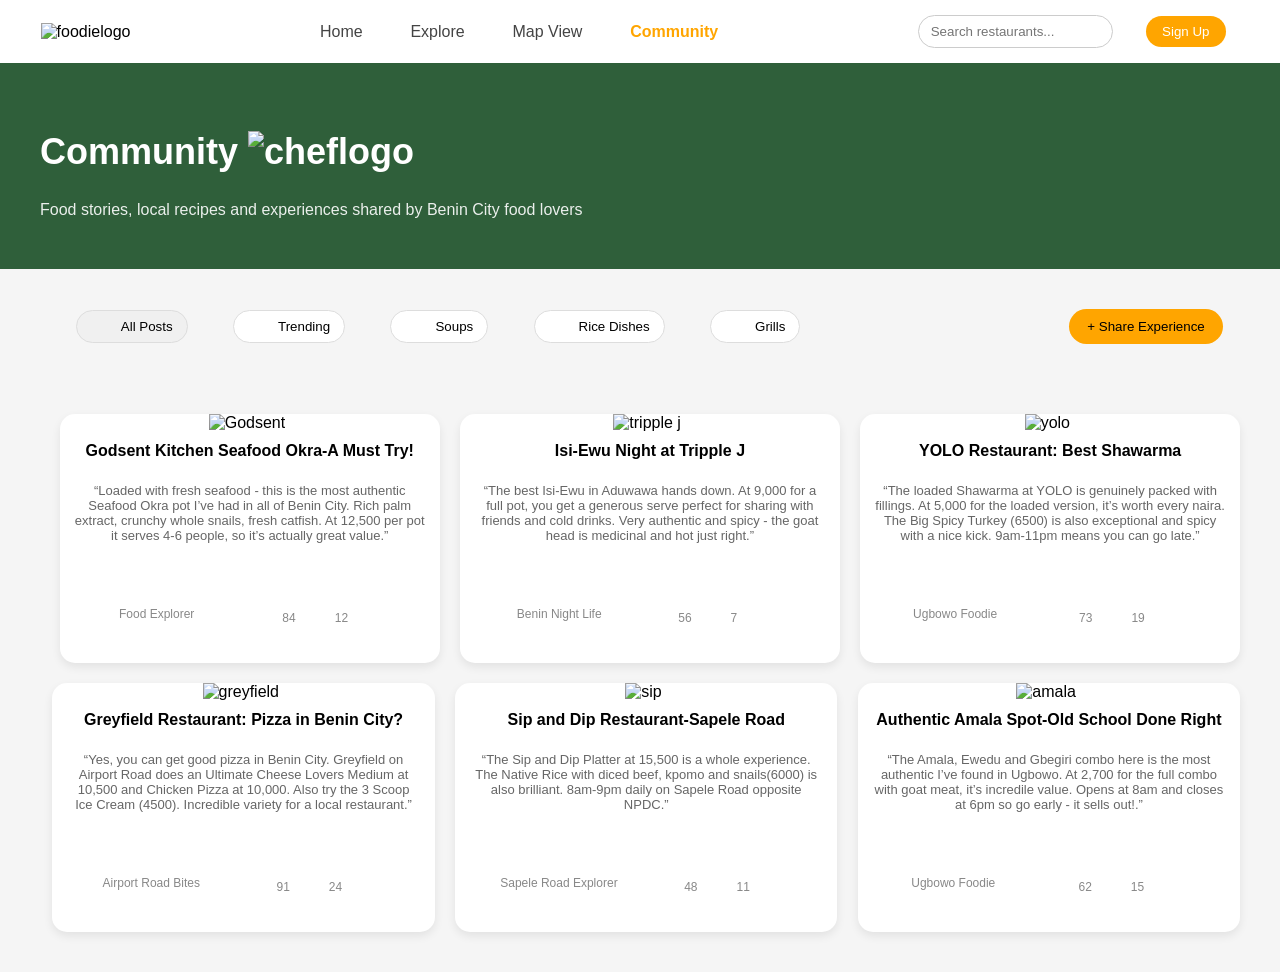
==== community.html @ 33bd378f "in progress" ====
<!DOCTYPE html>
<html lang="en">
<head>
    <meta charset="UTF-8">
    <meta name="viewport" content="width=device-width, initial-scale=1.0">
    <title>community</title>
    <link rel="stylesheet" href="community.css">
</head>
<body>
    <!-- NAVBAR -->
<header class="navbar">  
    <div id="logo">
        <img src="images/FoodieFind.png" alt="foodielogo">
    </div>
    <nav>    
    <a href="#">Home</a>   
     <a href="#">Explore</a>    
     <a href="#">Map View</a>   
      <a href="#" class="active">Community</a> 
    </nav>
    <div class="nav-right">   
     <input type="text" placeholder="Search restaurants...">    
     <button class="signup">Sign Up</button> 
    </div>
</header>
<!-- HERO -->
<section class="hero">  
    <h1>Community <img src="images/cheflogo.png" alt="cheflogo"></h1>  <p>Food stories, local recipes and experiences shared by Benin City food lovers</p>
</section>
<!-- FILTERS -->
<section class="filters">  
    <div class="chips">   
         <button class="chip active"><img src="images/all.png" alt=""> All Posts</button>   
         <button class="chip"><img src="images/trending.png" alt=""> Trending</button>   
         <button class="chip"><img src="images/soup.png" alt=""> Soups</button>   
         <button class="chip"><img src="images/rice.png" alt=""> Rice Dishes</button>   
         <button class="chip"><img src="images/grill.png" alt=""> Grills</button> 
    </div>
         <button class="share-btn">+ Share Experience</button>
</section>
<!-- POSTS GRID -->
<section class="grid">
  <!-- CARD -->  
  <div class="card"> 
       <img src="images/Godsent.png" alt="Godsent">   
       <h3>Godsent Kitchen Seafood Okra-A Must Try!</h3>   
       <p>“Loaded with fresh seafood - this is the most authentic
        Seafood Okra pot I’ve had in all of Benin City. Rich palm
        extract, crunchy whole snails, fresh catfish. At 12,500 per
        pot it serves 4-6 people, so it’s actually great value.” </p>  <br>
        <div id="line"><img src="images/Vector 50.png" alt=""></div> 
         <div class="meta">     
             <span>Food Explorer</span>    
             <span id="logs">
                <span id="logs1"><img src="images/heart.png" alt="">84</span>
                <span id="logs2"><img src="images/comment.png" alt="">12</span>
                <img src="images/feed.png" alt="">
             </span>   
         </div>  
  </div>
  <div class="card">    
    <img src="images/isiewu.png" alt="tripple j">   
    <h3>Isi-Ewu Night at Tripple J</h3>   
    <p>“The best Isi-Ewu in Aduwawa hands down. At 9,000 for a 
        full pot, you get a generous serve perfect for sharing with
        friends and cold drinks. Very authentic and spicy - the
        goat head is medicinal and hot just right.” </p>    <br>
        <div id="line"><img src="images/Vector 50.png" alt=""></div> 
      <div class="meta">     
         <span>Benin Night Life</span> 
         <span id="logs">
            <span id="logs1"><img src="images/heart.png" alt="">56</span>
            <span id="logs2"><img src="images/comment.png" alt="">7</span> 
            <img src="images/feed.png" alt="">
        </span>        
      </div>  
    </div>
  <div class="card">    
    <img src="images/yolo.png" alt="yolo">    
    <h3>YOLO Restaurant: Best Shawarma</h3>    
    <p>“The loaded Shawarma at YOLO is genuinely packed with
        fillings. At 5,000 for the loaded version, it’s worth every
        naira. The Big Spicy Turkey (6500) is also exceptional and 
        spicy with a nice kick. 9am-11pm means you can go late.” </p> <br>
        <div id="line"><img src="images/Vector 50.png" alt=""></div>    
    <div class="meta">      
        <span>Ugbowo Foodie</span>      
        <span id="logs">
            <span id="logs1"><img src="images/heart.png" alt="">73</span>
            <span id="logs2"><img src="images/comment.png" alt="">19</span>
            <img src="images/feed.png" alt="">
        </span>       
    </div>  
  </div>
</section>
  <section class="grid1">
  <div class="card">    
    <img src="images/greyfield.png" alt="greyfield">    
    <h3>Greyfield Restaurant: Pizza in Benin City?</h3>    
    <p>“Yes, you can get good pizza in Benin City. Greyfield on 
        Airport Road does an Ultimate Cheese Lovers Medium
        at 10,500 and Chicken Pizza at 10,000. Also try the 3 Scoop
        Ice Cream (4500). Incredible variety for a local restaurant.” </p> <br>
        <div id="line"><img src="images/Vector 50.png" alt=""></div>    
    <div class="meta">      
        <span>Airport Road Bites</span>      
        <span id="logs">
            <span id="logs1"><img src="images/heart.png" alt="">91</span>
            <span id="logs2"><img src="images/comment.png" alt="">24</span>
            <img src="images/feed.png" alt="">
        </span>       
    </div>  
 </div>
  <div class="card">    
    <img src="images/sip.png" alt="sip">    
    <h3>Sip and Dip Restaurant-Sapele Road</h3>    
    <p>“The Sip and Dip Platter at 15,500 is a whole experience.
        The Native Rice with diced beef, kpomo and snails(6000)
        is also brilliant. 8am-9pm daily on Sapele Road opposite
         NPDC.” </p>  <br>
         <div id="line"><img src="images/Vector 50.png" alt=""></div>   
    <div class="meta">      
        <span>Sapele Road Explorer</span>      
        <span id="logs">
            <span id="logs1"><img src="images/heart.png" alt="">48</span>
            <span id="logs2"><img src="images/comment.png" alt="">11</span>
            <img src="images/feed.png" alt="">
        </span>       
    </div>  
</div>
  <div class="card">    
    <img src="images/authen.png" alt="amala">    
    <h3>Authentic Amala Spot-Old School Done Right</h3>    
    <p>“The Amala, Ewedu and Gbegiri combo here is the most
        authentic I’ve found in Ugbowo. At 2,700 for the full combo
        with goat meat, it’s incredile value. Opens at 8am and 
        closes at 6pm so go early - it sells out!.” </p> <br>
        <div id="line"><img src="images/Vector 50.png" alt=""></div>    
    <div class="meta">      
        <span>Ugbowo Foodie</span>      
        <span id="logs">
            <span id="logs1"><img src="images/heart.png" alt="">62</span>
            <span id="logs2"><img src="images/comment.png" alt="">15</span>
            <img src="images/feed.png" alt="">
        </span>       
    </div>  
</div>
</section>
</body>
</html>
---- community.css ----
* {
    margin: 0;
    padding: 0;
    box-sizing: border-box;
    font-family: Arial, sans-serif;
  }
  
  body {
    background: #f5f5f5;
  }
  
  /* NAVBAR */
  .navbar {
    display: flex;
    justify-content: space-between;
    align-items: center;
    padding: 15px 40px;
    background: #fff;
  }
  
  #logo img {
    width: 100px;
    margin-left: -5rem;
  }
  
  nav a {
    margin: 0 15px;
    text-decoration: none;
    color: #444;
  }
  
  nav a.active {
    color: orange;
    font-weight: bold;
  }
  
  .nav-right {
    display: flex;
    align-items: center;
    gap: 10px;
  }
  
  .nav-right input {
    padding: 8px 12px;
    border-radius: 20px;
    border: 1px solid #ccc;
  }
  
  .signup {
    background: orange;
    border: none;
    padding: 8px 16px;
    border-radius: 20px;
    color: #fff;
    cursor: pointer;
  }
  
  /* HERO */
  .hero {
    background: #2f5f3a;
    color: white;
    padding: 50px 40px;
  }
  .hero img {
    width: 26px;
  }
  
  .hero h1 {
    font-size: 36px;
    margin-bottom: 10px;
  }
  
  .hero p {
    opacity: 0.9;
  }
  
  /* FILTERS */
  .filters {
    margin-top: 30px;
    margin-bottom: 40px;
    padding: 10px;
    display: flex;
    align-items: center;
    gap: 2rem;
  }
  
  .filters .chips {
    display: flex;
    gap: 1rem;
  }
  
  .chip {
    display: flex;
    justify-content: center;
    align-items: center;
    text-align: center;
    gap: 1rem;
    text-wrap: nowrap;
    padding: 8px 14px;
    border-radius: 20px;
    border: 1px solid #ddd;
    background: #fff;
    cursor: pointer;
    
  }
  .chip img {  
    width: 14px;
  }
  
  .chip.active {
    background: #f0f0f0;
  }
  
  .share-btn {
    margin-left: 180px;
    text-wrap: nowrap;
    background: orange;
    border: none;
    padding: 10px 18px;
    border-radius: 25px;
    color:black;
    cursor: pointer;
  }
  
  /* GRID */
  .grid {
    justify-content: center;
    align-items: center;
    text-align: center;
    display: flex;
    gap: 0.5rem;
    padding: 20px 40px 40px;
    margin-bottom: -40px;
  }
  .grid1 {
    justify-content: center;
    align-items: center;
    text-align: center;
    display: flex;
    gap: 0.5rem;
    padding: 20px 40px 40px;
  }
  /* CARD */
  .card {
    background: #fff;
    border-radius: 15px;
    overflow: hidden;
    box-shadow: 0 4px 10px rgba(0,0,0,0.08);
    padding-bottom: 10px;
    width: 428px;
  }
  .grid1 .card {
    background: #fff;
    border-radius: 15px;
    overflow: hidden;
    box-shadow: 0 4px 10px rgba(0,0,0,0.08);
    padding-bottom: 10px;
    width: 428px;
  }
  
  .card img {
    width: 100%;
    height: 180px;
    object-fit: cover;
    margin-right: 10px;
  }
  .grid1 .card img {
    margin-right: 10px;
    width: 100%;
    height: 180px;
    object-fit: cover;
  }
  #line img {
    height: 1px;
    width: 300px;
  }
  
  .card h3 {
    font-size: 16px;
    padding: 10px 15px 5px;
  }
  
  .card p {
    font-size: 13px;
    padding: 0 15px;
    color: #666;
  }
  
  .meta {
    display: flex;
    justify-content: space-between;
    padding: 10px 15px;
    font-size: 12px;
    color: #888;
  }
  .meta #logs {
    display: flex;
    align-items: center;
    text-align: center;
    justify-content: center;
    gap: 1rem;
  }
  
  .meta #logs img {
    width: 13px;
    height: 15px;
    align-items: center;
  }
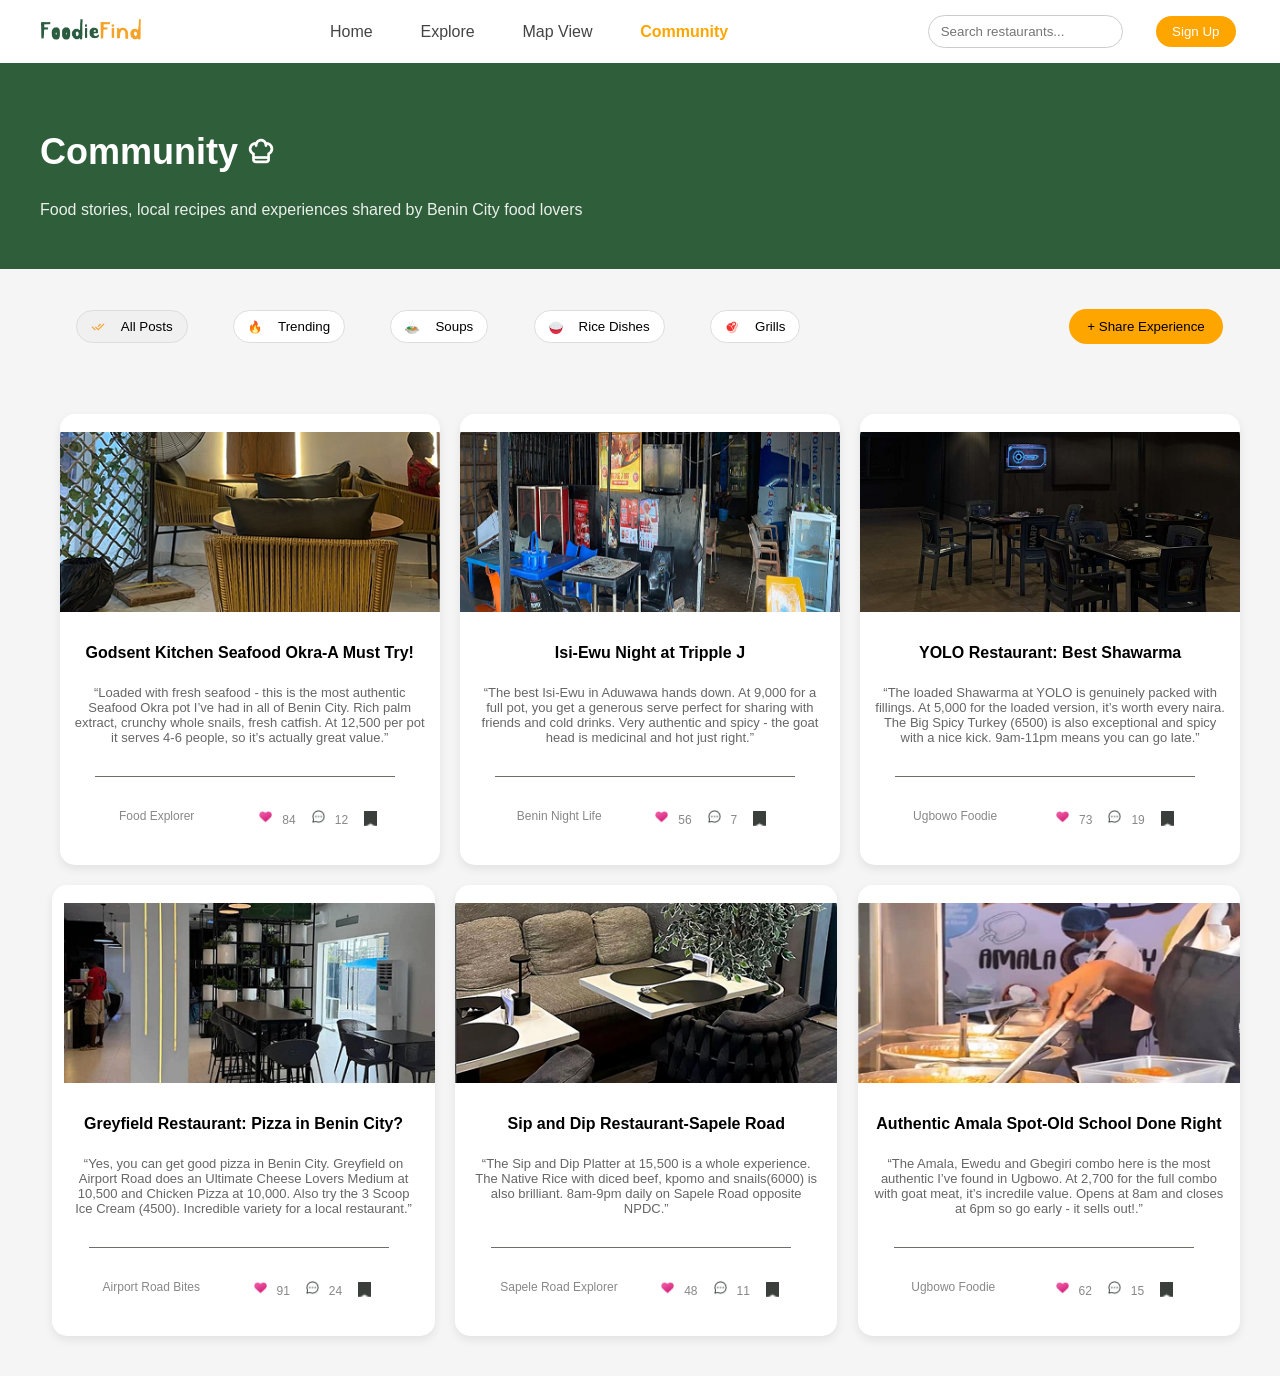
==== commit dc13a8fc: "29th-April" ====
--- a/community.html
+++ b/community.html
@@ -14,13 +14,13 @@
     </div>
     <nav>    
     <a href="#">Home</a>   
-     <a href="#">Explore</a>    
-     <a href="#">Map View</a>   
-      <a href="#" class="active">Community</a> 
+     <a href="explore.html">Explore</a>    
+     <a href="map.html">Map View</a>   
+      <a href="community.html" class="active">Community</a> 
     </nav>
     <div class="nav-right">   
      <input type="text" placeholder="Search restaurants...">    
-     <button class="signup">Sign Up</button> 
+     <a href="signup.html"><button class="signup">Sign Up</button> </a>
     </div>
 </header>
 <!-- HERO -->
--- a/community.css
+++ b/community.css
@@ -11,6 +11,9 @@
   
   /* NAVBAR */
   .navbar {
+    position: sticky;
+    top: 0;
+    z-index: 100;
     display: flex;
     justify-content: space-between;
     align-items: center;
@@ -53,6 +56,10 @@
     border-radius: 20px;
     color: #fff;
     cursor: pointer;
+  }
+
+  .nav-right a {
+    text-decoration: none;
   }
   
   /* HERO */
